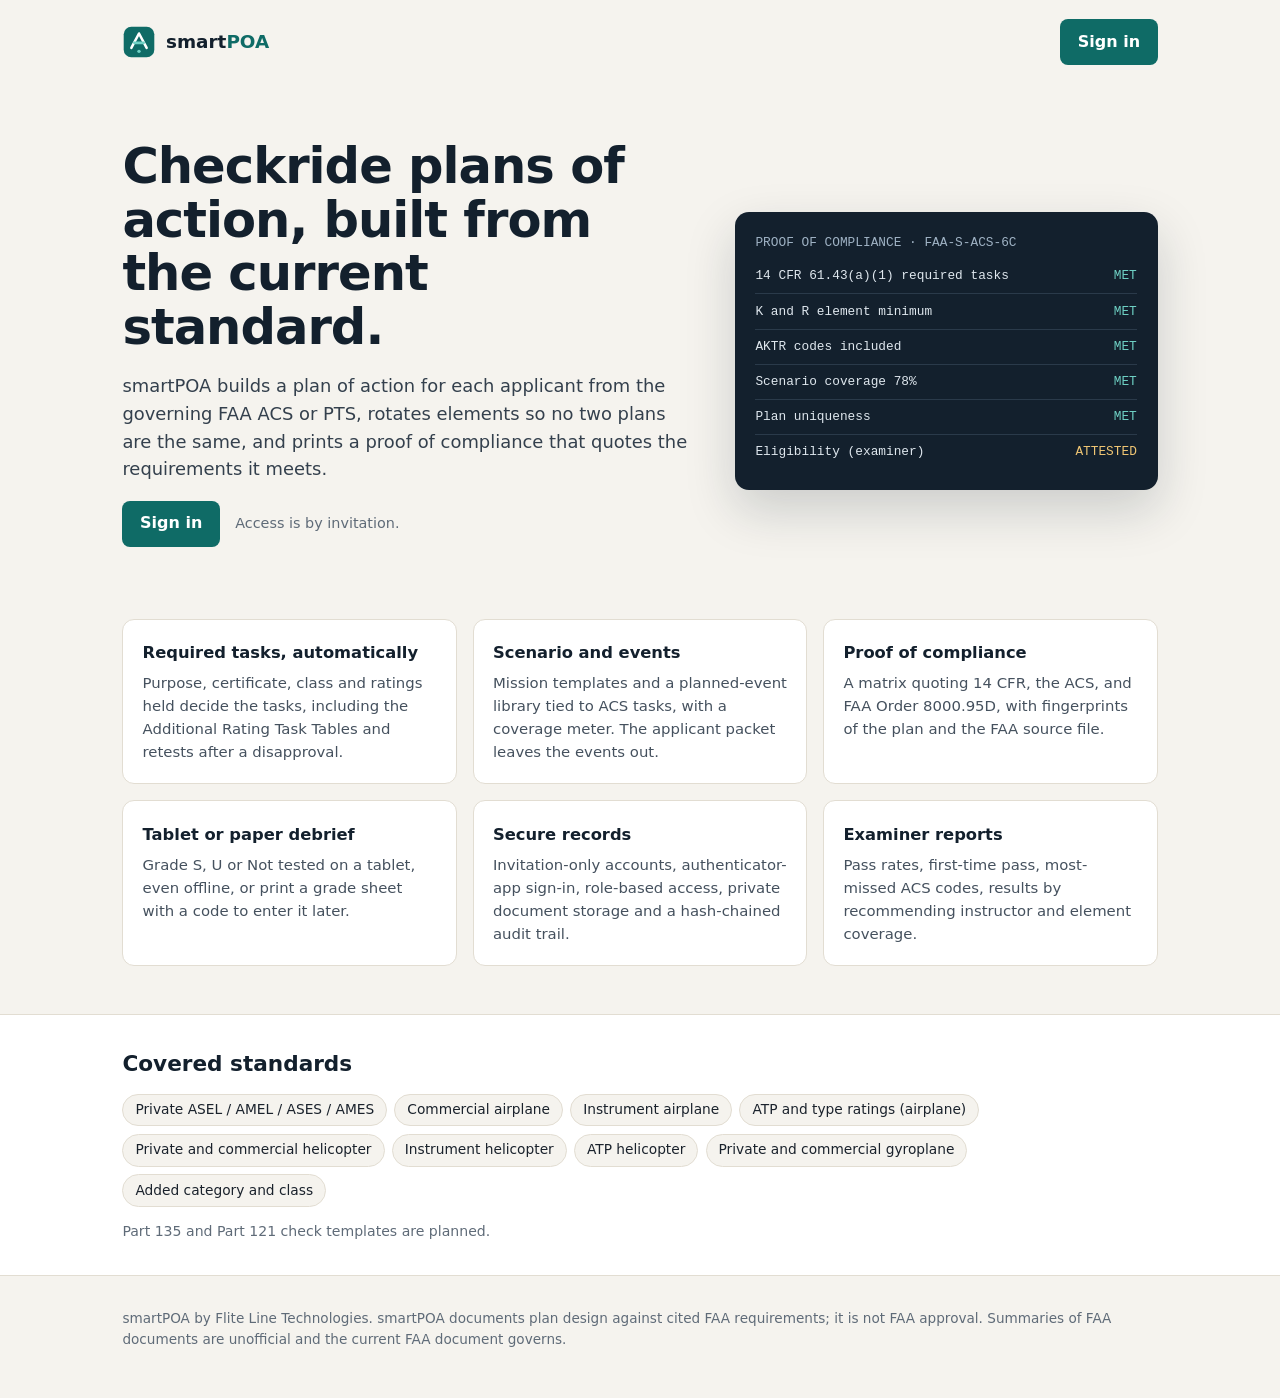
==== docs/index.html @ 5d8bf831 "smartPOA v0.1.0: POA builder, proof of compliance, debriefs, reports, secure records" ====
<!doctype html>
<html lang="en">
<head>
<meta charset="utf-8">
<meta name="viewport" content="width=device-width, initial-scale=1">
<meta http-equiv="Content-Security-Policy" content="default-src 'self'; style-src 'self' 'unsafe-inline' https://fonts.googleapis.com; font-src https://fonts.gstatic.com; img-src 'self' data:; script-src 'none'">
<title>smartPOA — Checkride plans of action for examiners</title>
<meta name="description" content="smartPOA builds checkride plans of action from the current FAA ACS and PTS, with a proof of compliance, tablet debriefs and examiner reports.">
<link rel="icon" href="data:image/svg+xml,%3Csvg xmlns='http://www.w3.org/2000/svg' viewBox='0 0 40 40'%3E%3Crect x='2' y='2' width='36' height='36' rx='9' fill='%230f6b66'/%3E%3Cpath d='M11 27 L20 10 L29 27' fill='none' stroke='%23fff' stroke-width='3'/%3E%3C/svg%3E">
<link rel="preconnect" href="https://fonts.googleapis.com"><link rel="preconnect" href="https://fonts.gstatic.com" crossorigin>
<link href="https://fonts.googleapis.com/css2?family=IBM+Plex+Mono:wght@400;500&family=IBM+Plex+Sans:wght@400;500;600;700&display=swap" rel="stylesheet">
<style>
:root{--ink:#13202d;--paper:#f5f3ee;--accent:#0f6b66;--muted:#5f6b78;--line:#e2ddd2}
*{box-sizing:border-box}body{margin:0;font-family:'IBM Plex Sans',system-ui,sans-serif;background:var(--paper);color:#1a222c;line-height:1.55}
.wrap{max-width:1080px;margin:0 auto;padding:0 1.4rem}
header{display:flex;align-items:center;justify-content:space-between;padding:1.2rem 0}
.brand{display:flex;gap:.6rem;align-items:center;text-decoration:none;color:var(--ink);font-weight:700;font-size:1.15rem}.brand b{color:var(--accent)}
.btn{display:inline-block;background:var(--accent);color:#fff;text-decoration:none;padding:.65rem 1.1rem;border-radius:8px;font-weight:600}
.btn.ghost{background:transparent;color:var(--ink);border:1px solid var(--line)}
.hero{padding:3.5rem 0 2.5rem;display:grid;grid-template-columns:1.15fr .85fr;gap:2.5rem;align-items:center}
h1{font-size:clamp(2rem,4.4vw,3.1rem);line-height:1.08;margin:0 0 1rem;color:var(--ink);letter-spacing:-.02em}
.lead{font-size:1.12rem;color:#34404d;max-width:36rem}
.panel{background:var(--ink);color:#dfe7ee;border-radius:14px;padding:1.3rem;font-family:'IBM Plex Mono',monospace;font-size:.8rem;box-shadow:0 20px 50px rgba(19,32,45,.18)}
.panel .row{display:flex;justify-content:space-between;border-bottom:1px solid #2a3a4a;padding:.45rem 0}.panel .ok{color:#6fd1c5}.panel .w{color:#f0c674}
.grid{display:grid;grid-template-columns:repeat(3,1fr);gap:1rem;padding:1rem 0 3rem}
.card{background:#fff;border:1px solid var(--line);border-radius:12px;padding:1.2rem}.card h3{margin:.1rem 0 .4rem;color:var(--ink);font-size:1.02rem}.card p{margin:0;color:#45515e;font-size:.93rem}
.scope{background:#fff;border-top:1px solid var(--line);border-bottom:1px solid var(--line);padding:2rem 0}
.tags{display:flex;flex-wrap:wrap;gap:.45rem}.tags span{border:1px solid var(--line);border-radius:99px;padding:.3rem .75rem;font-size:.86rem;background:var(--paper)}
footer{padding:2rem 0 3rem;color:var(--muted);font-size:.85rem}
h2{color:var(--ink);font-size:1.35rem;margin:0 0 .8rem}
@media(max-width:820px){.hero{grid-template-columns:1fr;padding-top:1.5rem}.grid{grid-template-columns:1fr}}
</style>
</head>
<body>
<div class="wrap">
<header><a class="brand" href="./"><svg width="34" height="34" viewBox="0 0 40 40" aria-hidden="true"><rect x="2" y="2" width="36" height="36" rx="9" fill="#0f6b66"/><path d="M11 27 L20 10 L29 27" fill="none" stroke="#fff" stroke-width="3" stroke-linecap="round" stroke-linejoin="round"/><path d="M14.5 21 H25.5" stroke="#6fd1c5" stroke-width="3" stroke-linecap="round"/><circle cx="20" cy="31" r="2" fill="#6fd1c5"/></svg><span>smart<b>POA</b></span></a><a class="btn" href="app/">Sign in</a></header>
<section class="hero"><div><h1>Checkride plans of action, built from the current standard.</h1>
<p class="lead">smartPOA builds a plan of action for each applicant from the governing FAA ACS or PTS, rotates elements so no two plans are the same, and prints a proof of compliance that quotes the requirements it meets.</p>
<p><a class="btn" href="app/">Sign in</a> &nbsp; <span style="color:var(--muted);font-size:.9rem">Access is by invitation.</span></p></div>
<div class="panel" aria-label="Example compliance summary"><div style="color:#9fb2c4;margin-bottom:.4rem">PROOF OF COMPLIANCE · FAA-S-ACS-6C</div>
<div class="row"><span>14 CFR 61.43(a)(1) required tasks</span><span class="ok">MET</span></div>
<div class="row"><span>K and R element minimum</span><span class="ok">MET</span></div>
<div class="row"><span>AKTR codes included</span><span class="ok">MET</span></div>
<div class="row"><span>Scenario coverage 78%</span><span class="ok">MET</span></div>
<div class="row"><span>Plan uniqueness</span><span class="ok">MET</span></div>
<div class="row" style="border:0"><span>Eligibility (examiner)</span><span class="w">ATTESTED</span></div></div></section>
<section class="grid">
<div class="card"><h3>Required tasks, automatically</h3><p>Purpose, certificate, class and ratings held decide the tasks, including the Additional Rating Task Tables and retests after a disapproval.</p></div>
<div class="card"><h3>Scenario and events</h3><p>Mission templates and a planned-event library tied to ACS tasks, with a coverage meter. The applicant packet leaves the events out.</p></div>
<div class="card"><h3>Proof of compliance</h3><p>A matrix quoting 14 CFR, the ACS, and FAA Order 8000.95D, with fingerprints of the plan and the FAA source file.</p></div>
<div class="card"><h3>Tablet or paper debrief</h3><p>Grade S, U or Not tested on a tablet, even offline, or print a grade sheet with a code to enter it later.</p></div>
<div class="card"><h3>Secure records</h3><p>Invitation-only accounts, authenticator-app sign-in, role-based access, private document storage and a hash-chained audit trail.</p></div>
<div class="card"><h3>Examiner reports</h3><p>Pass rates, first-time pass, most-missed ACS codes, results by recommending instructor and element coverage.</p></div>
</section></div>
<section class="scope"><div class="wrap"><h2>Covered standards</h2><div class="tags"><span>Private ASEL / AMEL / ASES / AMES</span><span>Commercial airplane</span><span>Instrument airplane</span><span>ATP and type ratings (airplane)</span><span>Private and commercial helicopter</span><span>Instrument helicopter</span><span>ATP helicopter</span><span>Private and commercial gyroplane</span><span>Added category and class</span></div>
<p style="color:var(--muted);font-size:.88rem;margin:.9rem 0 0">Part 135 and Part 121 check templates are planned.</p></div></section>
<div class="wrap"><footer>smartPOA by Flite Line Technologies. smartPOA documents plan design against cited FAA requirements; it is not FAA approval. Summaries of FAA documents are unofficial and the current FAA document governs.</footer></div>
</body>
</html>
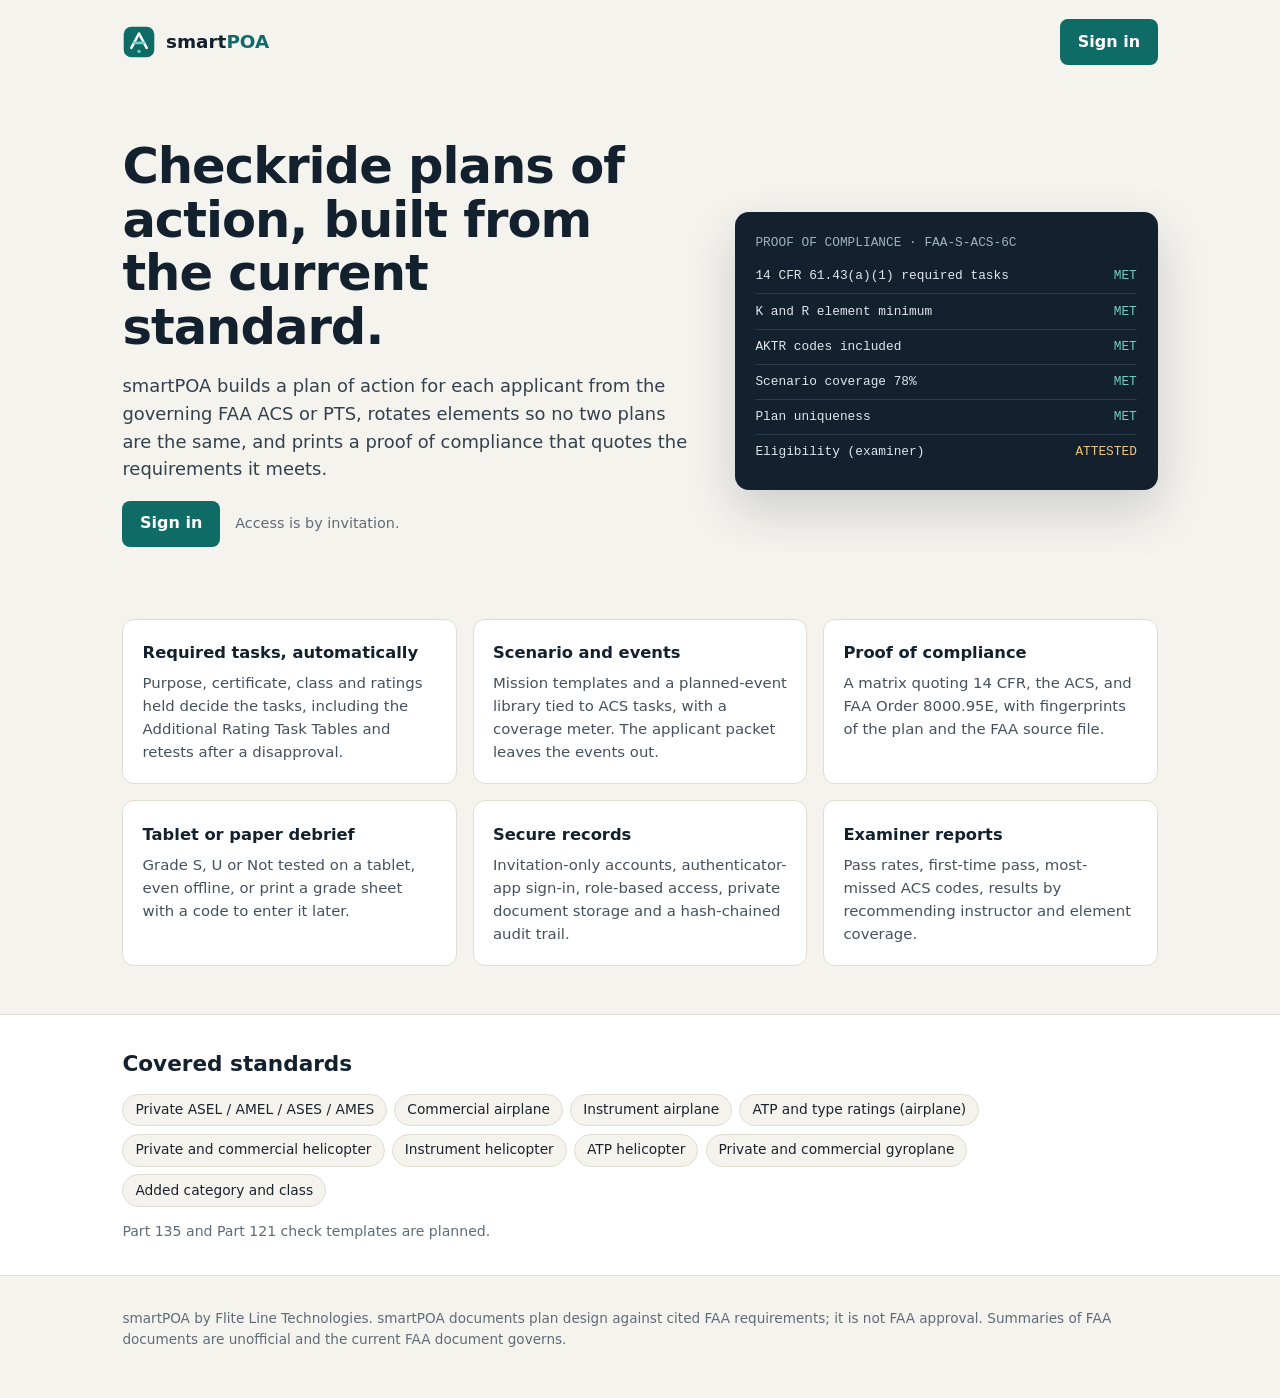
==== commit 6604afe7: "v0.2.6: test timing, CFII, knowledge tests and AI scenarios - Ground and Flight portions in HH:MM wi" ====
--- a/docs/index.html
+++ b/docs/index.html
@@ -47,7 +47,7 @@
 <section class="grid">
 <div class="card"><h3>Required tasks, automatically</h3><p>Purpose, certificate, class and ratings held decide the tasks, including the Additional Rating Task Tables and retests after a disapproval.</p></div>
 <div class="card"><h3>Scenario and events</h3><p>Mission templates and a planned-event library tied to ACS tasks, with a coverage meter. The applicant packet leaves the events out.</p></div>
-<div class="card"><h3>Proof of compliance</h3><p>A matrix quoting 14 CFR, the ACS, and FAA Order 8000.95D, with fingerprints of the plan and the FAA source file.</p></div>
+<div class="card"><h3>Proof of compliance</h3><p>A matrix quoting 14 CFR, the ACS, and FAA Order 8000.95E, with fingerprints of the plan and the FAA source file.</p></div>
 <div class="card"><h3>Tablet or paper debrief</h3><p>Grade S, U or Not tested on a tablet, even offline, or print a grade sheet with a code to enter it later.</p></div>
 <div class="card"><h3>Secure records</h3><p>Invitation-only accounts, authenticator-app sign-in, role-based access, private document storage and a hash-chained audit trail.</p></div>
 <div class="card"><h3>Examiner reports</h3><p>Pass rates, first-time pass, most-missed ACS codes, results by recommending instructor and element coverage.</p></div>
